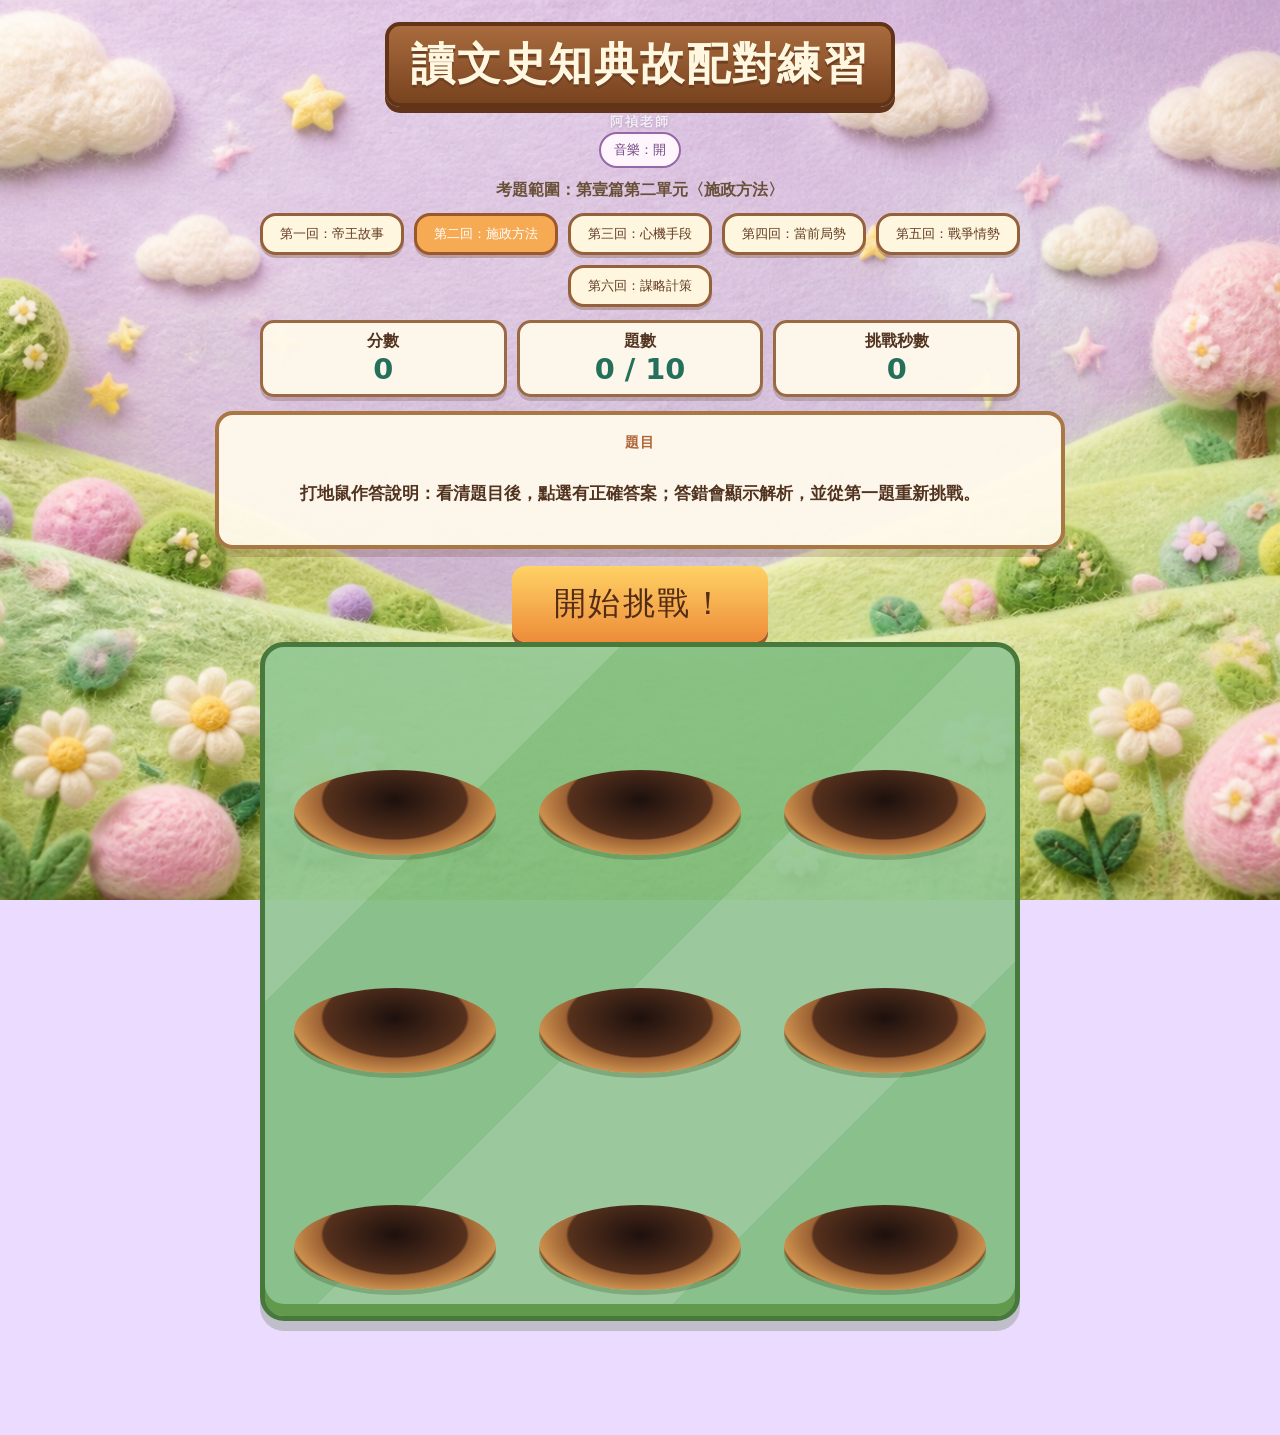
==== 打地鼠/index.html @ bfff4f19 "Add sixth strategy challenge" ====
<!doctype html>
<html lang="zh-Hant">
<head>
  <meta charset="utf-8"><meta name="viewport" content="width=device-width,initial-scale=1">
  <title>讀文史知典故配對練習</title>
  <style>
    :root{--ink:#51331f;--paper:#fff7db;--green:#75ae57;--red:#df5a4e}*{box-sizing:border-box}body{margin:0;min-height:100vh;color:var(--ink);font-family:"Microsoft JhengHei",system-ui,sans-serif;background:radial-gradient(circle at 13% 12%,#fff6d9 0 7%,transparent 7.2%),radial-gradient(circle at 90% 18%,#e9b15a 0 5%,transparent 5.2%),linear-gradient(#f9dda2,#d6eab4 53%,#a9d17e)}main{width:min(100%,940px);min-height:100vh;margin:auto;padding:22px 16px 32px}h1{width:fit-content;margin:0 auto 18px;font-size:clamp(1.65rem,5vw,2.75rem);letter-spacing:.04em;color:#fff7df;text-shadow:0 3px #704022;background:linear-gradient(#a96b3e,#78431f);border:4px solid #613418;border-radius:15px;padding:9px 22px;box-shadow:0 6px 0 #623419}.how{margin:0 auto 12px;max-width:760px;text-align:center;font-weight:800;color:#695039}.hud{display:grid;grid-template-columns:repeat(3,1fr);gap:10px;max-width:760px;margin:0 auto 14px}.stat{background:#fff5d2;border:3px solid #9a6a42;border-radius:14px;padding:8px;text-align:center;box-shadow:0 4px 0 rgba(85,49,27,.22);font-weight:900}.stat b{display:block;color:#24705a;font-size:clamp(1.35rem,4vw,1.8rem)}#timer.low{color:var(--red);animation:pulse .55s infinite alternate}.question-card{max-width:850px;margin:0 auto 16px;padding:18px 22px;background:rgba(255,250,225,.93);border:4px solid #a97743;border-radius:18px;box-shadow:0 8px 0 rgba(91,53,27,.2);text-align:center}.question-label{color:#af6536;font-weight:900;font-size:.9rem;letter-spacing:.08em}#question{margin:7px 0 0;min-height:3em;display:grid;place-items:center;font-size:clamp(1.05rem,3.2vw,1.42rem);font-weight:900;line-height:1.55}.board{width:min(100%,760px);margin:auto;padding:18px;display:grid;grid-template-columns:repeat(3,1fr);gap:clamp(10px,2.4vw,20px);border:5px solid #49783c;border-radius:24px;background:linear-gradient(135deg,rgba(255,255,255,.15) 25%,transparent 25% 50%,rgba(255,255,255,.15) 50% 75%,transparent 75%),#87bd61;box-shadow:inset 0 -12px #61994d,0 10px 0 rgba(65,104,45,.25)}.hole{position:relative;aspect-ratio:1/.88;padding:0;border:0;background:transparent;cursor:pointer;touch-action:manipulation}.hole:focus-visible{outline:4px solid #ffe064;outline-offset:5px;border-radius:50%}.hole::after{content:"";position:absolute;left:5%;right:5%;bottom:4%;height:43%;z-index:3;border-radius:50%;background:radial-gradient(ellipse at 50% 35%,#1d100d,#56311d 50%,#9b6133 52%,#cd914e 72%,#795029 74%);box-shadow:0 5px 0 rgba(55,83,37,.28)}.mole-wrap{position:absolute;inset:0 8% 8%;z-index:2;transform:translateY(78%);opacity:0;transition:transform .25s cubic-bezier(.2,1.45,.25,1),opacity .18s}.hole.up .mole-wrap{transform:translateY(2%);opacity:1}.mole-wrap img{display:block;width:100%;height:100%;object-fit:contain;filter:drop-shadow(0 3px 1px rgba(60,30,14,.24))}.answer{position:absolute;z-index:5;left:50%;top:3%;width:126%;transform:translateX(-50%);padding:5px 7px;border:2px solid #70441f;border-radius:10px;background:#fff9e7;color:#593420;font-size:clamp(.7rem,2vw,1rem);line-height:1.25;font-weight:900;box-shadow:0 3px 0 #a8733e;pointer-events:none}.hole.hit .mole-wrap{animation:bonk .35s ease}.hole.wrong{animation:shake .32s ease}.feedback{height:35px;margin:13px 0 0;text-align:center;font-weight:900;font-size:clamp(1rem,3vw,1.3rem);color:#805132}.feedback.good{color:#24844c}.feedback.bad{color:#c6453f}.start{display:block;margin:17px auto 0;padding:12px 28px;border:0;border-radius:14px;background:linear-gradient(#ffd265,#ed8c39);box-shadow:0 5px 0 #ab552b;color:#542b17;font:900 1.12rem inherit;cursor:pointer}.start:active{transform:translateY(4px);box-shadow:0 1px 0 #ab552b}.overlay{position:fixed;inset:0;display:none;place-items:center;padding:20px;background:rgba(46,76,43,.43);backdrop-filter:blur(4px)}.overlay.show{display:grid}.result{width:min(92vw,440px);padding:28px;text-align:center;border:5px solid #7d4a25;border-radius:24px;background:#fff4d4;box-shadow:0 12px 0 #65401f}.result h2{margin:0;font-size:2rem}.result p{font-size:1.2rem;font-weight:900;line-height:1.7}@keyframes bonk{50%{transform:translateY(18%) scale(.92) rotate(8deg)}}@keyframes shake{25%,75%{transform:translateX(-7px)}50%{transform:translateX(7px)}}@keyframes pulse{to{transform:scale(1.12)}}@media(max-width:520px){main{padding:14px 9px 24px}.board{padding:14px 10px;gap:13px}.question-card{padding:14px 13px}.answer{width:137%;font-size:.7rem}.hud{gap:7px}.stat{padding:7px 3px}}
    .time-options{display:flex;justify-content:center;align-items:center;gap:8px;flex-wrap:wrap;margin:0 auto 14px;font-weight:900}.time-options span{color:#6c492d}.time-choice{border:2px solid #945c32;border-radius:999px;padding:7px 13px;background:#fff4d4;color:#603b22;font:900 .95rem inherit;cursor:pointer}.time-choice.active{background:#f2a548;color:#fff;border-color:#8f4d24;box-shadow:0 3px 0 #8f4d24;transform:translateY(-2px)}.result .explanation{font-size:1rem;text-align:left;background:#fffdf1;border:2px dashed #c58a4a;border-radius:12px;padding:12px;line-height:1.65}.overlay{z-index:50}.round-options{display:flex;justify-content:center;gap:10px;margin:0 auto 13px;flex-wrap:wrap}.round-button{border:3px solid #95613a;border-radius:16px;padding:9px 17px;background:#fff6df;color:#633b22;font:900 1rem inherit;cursor:pointer;box-shadow:0 3px 0 rgba(102,60,29,.3)}.round-button.active{background:#f6aa54;color:#fff;border-color:#9c582d}
    /* 新角色畫布較高，放大並上移以使小車完整探出洞口。 */
    .mole-wrap img{transform:translateY(-10%) scale(1.32)}
    .instruction{font-size:clamp(.85rem,2.5vw,1.05rem);font-weight:700}
    .teacher-signature{margin:-12px auto 9px;text-align:center;color:rgba(255,255,255,.78);font-size:.82rem;font-weight:700;letter-spacing:.16em;text-shadow:0 1px 3px rgba(86,52,112,.28)}
    body{background:#eadbff url("assets/pastel-felt-meadow.png") center/cover fixed no-repeat}
    .board{background-color:rgba(127,190,128,.9)}.question-card,.stat{background:rgba(255,250,236,.94)}.music-button{display:block;margin:-8px auto 12px;padding:7px 13px;border:2px solid #9767a9;border-radius:999px;background:#fff6fd;color:#714884;font:800 .9rem inherit;cursor:pointer}
    /* 出題後的角色與答案卡固定顯示在洞口前方，避免被洞口前緣遮住。 */
    .hole.up{outline:3px solid rgba(255,238,166,.85);outline-offset:2px;border-radius:50%}
    .hole.up .mole-wrap{z-index:6!important;overflow:visible}
    .hole.up .answer{display:block!important;visibility:visible!important;opacity:1!important}
  </style>
</head>
<body><main>
  <h1>讀文史知典故配對練習</h1><div class="teacher-signature">阿禎老師</div><button id="musicButton" class="music-button" type="button">音樂：開</button><p class="how" id="scopeText">考題範圍：第壹篇第二單元〈施政方法〉</p><section class="round-options" aria-label="選擇挑戰回次"><button class="round-button" type="button" data-round="1">第一回：帝王故事</button><button class="round-button active" type="button" data-round="2">第二回：施政方法</button><button class="round-button" type="button" data-round="3">第三回：心機手段</button><button class="round-button" type="button" data-round="4">第四回：當前局勢</button><button class="round-button" type="button" data-round="5">第五回：戰爭情勢</button><button class="round-button" type="button" data-round="6">第六回：謀略計策</button></section>
  <section class="hud" aria-label="遊戲狀態"><div class="stat">分數<b id="score">0</b></div><div class="stat">題數<b id="progress">0 / 10</b></div><div class="stat"><span id="timeLabel">挑戰秒數</span><b id="timer">0</b></div></section>
  <section class="question-card"><div class="question-label">題目</div><div id="question"><span class="instruction">打地鼠作答說明：看清題目後，點選有正確答案；答錯會顯示解析，並從第一題重新挑戰。</span></div></section>
  <button id="start" class="start" type="button" onclick="begin()" style="font-size:clamp(1.45rem,5vw,2rem);padding:16px 42px;letter-spacing:.08em">開始挑戰！</button>
  <section class="board" id="board" aria-label="答案天竺鼠小車九宮格"></section><div id="feedback" class="feedback" aria-live="polite"></div>
</main><div class="overlay" id="overlay" role="dialog" aria-modal="true"><div class="result"><h2 id="resultTitle">複習完成！</h2><p id="resultText"></p><button id="restart" class="start" type="button">再玩一次</button></div></div>
<script>
const questions=[["丹麥王子為父報仇，最終卻走向毀滅的悲劇故事。","哈姆雷特","羅密歐與茱麗葉","奧賽羅","李爾王"],["比喻公而忘私，勤於職守。","三過家門而不入","鞠躬盡瘁","廢寢忘食","克己奉公"],["指覬覦王位，謀取政權；或指謀取最高榮譽、地位。","問鼎","逐鹿中原","稱王稱霸","奪權篡位"],["比喻不了解民間疾苦，脫離現實。","何不食肉糜","紙上談兵","閉門造車","畫餅充飢"],["比喻君位。","九五之尊","南面稱孤","萬歲千秋","孤家寡人"],["比喻婦人專權。","牝雞司晨","垂簾聽政","紅顏禍水","牝雞無晨"],["周幽王為博紅顏一笑，（ ），開了玩笑，導致喪命，為後人所恥笑。","烽火戲諸侯","隻手遮天","一字千金","玩火自焚"],["班上兩個同學吵架，其他人不敢勸架，都躲在一旁（ ），還偷偷打賭誰會先哭。","作壁上觀","袖手旁觀","隔岸觀火","順水推舟"],["小明在電玩遊戲中打敗魔王，獲得傳說中的金色盔甲，感覺像是（ ）一樣，成為遊戲世界的強者。","黃袍加身","錦衣玉食","金蟬脫殼","威風凜凜"],["這位董事長雖然名義上掌權，實際上被副總控制，簡直是現代版的（ ）。","挾天子以令諸侯","傀儡政權","太上皇","寄人籬下"]].map(([question,answer,...options])=>({question,answer,options:[answer,...options]}));
const explanations=["《哈姆雷特》是莎士比亞的悲劇，主角哈姆雷特為替父親報仇，最後走向毀滅。","大禹治水時曾三次經過家門卻沒有進去，形容為公事忘私、盡忠職守。","「鼎」原是國家權力的象徵；「問鼎」後來比喻企圖奪取政權或最高地位。","晉惠帝聽聞百姓挨餓，竟問「何不食肉糜」，顯示他不了解民間疾苦。","《易經》中「九五」是君主所在的尊位，因此「九五之尊」比喻君位。","母雞在早晨啼叫是反常現象，古人用「牝雞司晨」比喻婦人專權。","周幽王為取悅褒姒而點燃烽火，戲弄諸侯，後來真的有敵軍時無人救援。","「作壁上觀」指在一旁觀看而不參與，正符合旁人躲著看同學吵架的情境。","「黃袍加身」原指趙匡胤被擁立為帝，後來比喻登上顯要地位。","漢獻帝受曹操控制；曹操以皇帝名義號令諸侯，所以稱「挾天子以令諸侯」。"];
questions.forEach((item,i)=>item.explanation=explanations[i]);
const roundOne=questions.map(item=>({...item,options:[...item.options]}));
let idiomPool=questions.map(item=>item.answer);
questions.splice(0,questions.length,
  {question:"意為煩苛酷虐的政令比老虎還凶猛可怕。",answer:"苛政猛於虎",explanation:"語出《禮記》。孔子說苛刻殘酷的政令，比老虎還要可怕。"},
  {question:"比喻事情的好壞或成敗都由同一人造成的。",answer:"成也蕭何，敗也蕭何",explanation:"韓信由蕭何推薦而受重用，也因蕭何設計而被殺，所以說成敗都由蕭何造成。"},
  {question:"比喻後人依循前人所訂的規章辦事。",answer:"蕭規曹隨",explanation:"蕭何制定制度後，曹參繼任丞相，仍照著原有規章辦理，因此比喻承襲前人的制度。"},
  {question:"比喻在上者可為非作歹，在下者卻受到種種的限制。",answer:"只許州官放火，不許百姓點燈",explanation:"州官可以放火，百姓卻連點燈都不准，用來諷刺權勢者與一般人的不平等。"},
  {question:"比喻在上位者以德化民。",answer:"風行草偃",explanation:"風一吹，草就會倒下；比喻在上位者施行德政，百姓自然受到感化。"},
  {question:"活動開始前，主辦單位和參賽者（　　），必須遵守時間、保持秩序，還有不能作弊。",answer:"約法三章",explanation:"原指劉邦與百姓約定三條法律；現在指事先約定幾項大家都要遵守的規則。"},
  {question:"老師（　　）要我們按時完成作業，但還是有同學拖到期限過了還沒寫。",answer:"三令五申",explanation:"「三令五申」指再三命令、反覆告誡，符合老師多次提醒學生的情況。"},
  {question:"社會工作者在災區，為了安置災民、協助重建生活，即使（　　），也在所不辭。",answer:"摩頂放踵",explanation:"從頭頂到腳跟都受到磨損，形容不辭勞苦、奉獻自己。"},
  {question:"暴君（　　），對百姓的生命毫不介意，濫殺無辜。",answer:"草菅人命",explanation:"把人的性命看得像野草一樣不值錢，形容任意殘害人命。"},
  {question:"城市的治安良好，（　　），市民們都相當自律。",answer:"路不拾遺",explanation:"路上有別人遺失的東西，也沒有人撿走，形容社會風氣良好。"}
);
idiomPool=questions.map(item=>item.answer);
const roundTwo=questions.map(item=>({...item}));
const roundThree=[
  {question:"本指在酒宴上解除將領的兵權。泛指輕而易舉地解除將領的兵權。",answer:"杯酒釋兵權",explanation:"宋太祖趙匡胤以酒宴勸說將領交出兵權；後來比喻輕易地解除將領兵權。"},
  {question:"比喻處理小事，毋需大才。",answer:"割雞焉用牛刀",explanation:"殺雞何必使用宰牛的大刀？比喻處理小事不需要動用大才或大力量。"},
  {question:"比喻求官或求名利的便捷途徑。",answer:"終南捷徑",explanation:"有人隱居終南山以博取名聲、求得官位；後來指追求名利的方便途徑。"},
  {question:"比喻為難、牽制。",answer:"掣肘",explanation:"拉住手肘會使人行動不便，因此「掣肘」比喻受到牽制或阻礙。"},
  {question:"不深入險境，就不能達到目標。",answer:"不入虎穴，焉得虎子",explanation:"不進入老虎的洞穴，怎能得到小老虎？比喻不冒險就無法取得成果。"},
  {question:"比喻以空想來安慰自己。",answer:"望梅止渴",explanation:"曹操用前方有梅林的說法，讓口渴的士兵想到酸梅而暫時止渴；比喻用空想安慰自己。"},
  {question:"當初遲到要請客的規定是你堅持定的，今天你無故遲到，那就（　　）吧！",answer:"請君入甕",explanation:"武則天命人用來對付周興的方法反過來對付周興；比喻用對方的方法來對付對方。"},
  {question:"公司的銷售高手有著（　　），業績總是名列全國前三。",answer:"三寸之舌",explanation:"舌頭只有三寸，卻能說服人；比喻能言善辯的口才。"},
  {question:"經理每天上班有一半的時間都在看股票，簡直（　　），讓人氣憤。",answer:"尸位素餐",explanation:"占著職位卻不做事，只白白領取俸祿；比喻占著職位不盡責任。"},
  {question:"財團壟斷市場，操控物價，企圖（　　），這種行徑毫無公平可言。",answer:"一手遮天",explanation:"一隻手想把天空遮住；比喻仗著權勢，玩弄手段，掩蓋真相或胡作非為。"}
];
const roundFour=[
  {question:"比喻懷念故國或感時傷國的悲憤心情。",answer:"新亭對泣",explanation:"晉朝士人在新亭相對哭泣，感傷國土淪陷；後來比喻懷念故國或憂國傷時。"},
  {question:"比喻任職不能長久者。",answer:"五日京兆",explanation:"京兆尹張敞任期將滿五日，仍整飭屬下；後來比喻任職時間短暫，不能久任。"},
  {question:"比喻陰謀敗露，將被懲治。",answer:"東窗事發",explanation:"傳說秦檜與妻子在東窗下密謀害岳飛，後來陰謀敗露；比喻壞事或陰謀被揭發。"},
  {question:"比喻為不存在的事情枉自驚恐。",answer:"杯弓蛇影",explanation:"有人把杯中弓的倒影誤認為蛇而生病；比喻因疑神疑鬼而自我驚嚇。"},
  {question:"比喻緊張、恐懼，疑神疑鬼。",answer:"草木皆兵",explanation:"苻堅在淝水之戰前，將山上的草木都看成敵兵；形容人極度緊張恐懼。"},
  {question:"比喻所處環境艱難困頓，危急無援。",answer:"四面楚歌",explanation:"項羽被漢軍包圍，夜裡聽到四面傳來楚歌；比喻陷入孤立無援的困境。"},
  {question:"在電玩遊戲裡我的血量快見底了，簡直是（　　），隨時可能被秒殺。",answer:"窮途末路",explanation:"走到窮盡的道路與末端，沒有出路；比喻陷入絕境。"},
  {question:"辯論比賽上，兩所學校實力（　　），誰也不讓誰，一時之間難分勝負。",answer:"旗鼓相當",explanation:"兩軍旗幟與戰鼓聲勢相同；比喻雙方實力不相上下。"},
  {question:"小偷被當場抓住，嚇得（　　），不敢辯解一句。",answer:"噤若寒蟬",explanation:"像深秋的寒蟬一樣不出聲；形容因害怕而不敢說話。"},
  {question:"幸好有醫生的妙手回春，病人（　　），恢復健康。",answer:"化險為夷",explanation:"把危險轉變為平安；比喻轉危為安。"}
];
const roundFive=[
  {question:"比喻英勇作戰，效命沙場，以戰死為榮。",answer:"馬革裹屍",explanation:"東漢馬援說，大丈夫應當戰死沙場，用馬皮包裹屍體下葬；比喻英勇作戰，為國捐軀。"},
  {question:"比喻做事果決、義無反顧，自斷後路。",answer:"破釜沉舟",explanation:"項羽渡河後打破鍋子、鑿沉船隻，表示不留退路；比喻下定決心，義無反顧。"},
  {question:"比喻軍隊人數眾多，兵力強大。",answer:"投鞭斷流",explanation:"傳說前秦苻堅說把士兵的馬鞭投入江中，就能使江水斷流；形容兵力極為強大。"},
  {question:"比喻虛張聲勢，阻嚇敵人。",answer:"空城計",explanation:"諸葛亮大開城門、在城樓彈琴，使敵軍猜疑而退兵；比喻故意示弱或虛張聲勢來迷惑對方。"},
  {question:"比喻抱著必死的決心，奮戰取勝。",answer:"背水一戰",explanation:"韓信背靠河水列陣，讓士兵無路可退而奮勇作戰；比喻抱著必死決心，全力奮戰。"},
  {question:"他帶領的軍隊在敵人猛烈的攻勢下不幸（　　）。",answer:"敗北",explanation:"敗北原指戰敗而逃往北方，後來泛指比賽或競爭中失敗。"},
  {question:"比賽一開始，我方就（　　），連續得分，奠定了勝局。",answer:"勢如破竹",explanation:"劈竹子時，前面幾節劈開後，後面就順勢裂開；比喻進展順利，毫無阻礙。"},
  {question:"辯論賽中，他抓住對手的漏洞，（　　），一針見血地指出其錯誤。",answer:"直搗黃龍",explanation:"黃龍是敵軍的重要據點；直搗黃龍比喻直接攻擊對方的要害。"},
  {question:"趁著休假，他（　　）把屋子裡裡外外徹底打掃了一番。",answer:"一鼓作氣",explanation:"擂第一通鼓時士氣最旺；比喻趁著旺盛的勁頭，一口氣把事情完成。"},
  {question:"他知道對方實力強大，於是選擇（　　），保全自己。",answer:"退避三舍",explanation:"春秋時晉文公信守承諾，將軍隊後退三舍；後來比喻主動退讓，不與人爭。"}
];
const roundSix=[
  {question:"指在表面事物之下隱蔽了另外的意圖。",answer:"項莊舞劍",explanation:"鴻門宴上項莊舞劍，真正目的在刺殺劉邦；比喻表面有一個行動，暗中另有目的。"},
  {question:"指不懷好意、居心不良的宴會。",answer:"鴻門宴",explanation:"項羽設宴邀請劉邦，暗藏殺機；後來用來比喻不懷好意、居心不良的邀約或宴會。"},
  {question:"指善用策略，使對方服氣。",answer:"七擒七縱",explanation:"諸葛亮七次擒獲、又七次釋放孟獲，終使孟獲真心歸服；比喻運用策略使人心服。"},
  {question:"比喻出其不意、從旁突擊的戰略。",answer:"暗度陳倉",explanation:"劉邦表面修築棧道，暗中卻從陳倉進軍；比喻暗中採取行動，出其不意地取勝。"},
  {question:"比喻辦一件事，一切都準備好了，就缺最後的關鍵條件。",answer:"萬事俱備，只欠東風",explanation:"赤壁之戰中，周瑜準備妥當，只等東風助燃火攻；比喻一切準備完成，只差最後一項重要條件。"},
  {question:"比喻潛入敵國做破壞工作的人或物。",answer:"特洛伊木馬",explanation:"希臘軍把士兵藏在木馬中，特洛伊人把木馬帶進城，導致城破；比喻暗中潛入並從內部破壞的人或事物。"},
  {question:"會議上，他滔滔不絕地講述計畫，卻被批評為（　　），缺乏可行性。",answer:"紙上談兵",explanation:"趙括只會依照兵書談論作戰，卻沒有實戰能力；比喻只會空談理論，不能解決實際問題。"},
  {question:"總經理（　　），制定了巧妙的商業策略，帶領公司走向新的高峰。",answer:"運籌帷幄",explanation:"在軍帳中擬定作戰策略；比喻在幕後策劃、指揮全局。"},
  {question:"他懂得（　　）的道理，除本業外，還發展了副業，增加收入來源。",answer:"狡兔三窟",explanation:"狡猾的兔子有三個洞穴以避禍；比喻人有多處安身或避禍的地方，也指多方準備退路。"},
  {question:"敵人長途跋涉，體力必然耗盡，而我軍（　　），勝券在望。",answer:"以逸待勞",explanation:"以安逸的軍隊等待疲勞的敵軍；比喻養精蓄銳，等待對方疲憊時再行動。"}
];
const rounds={1:{name:"第壹篇第一單元〈帝王故事〉",questions:roundOne},2:{name:"第壹篇第二單元〈施政方法〉",questions:roundTwo},3:{name:"第壹篇第三單元〈心機手段〉",questions:roundThree},4:{name:"第壹篇第四單元〈當前局勢〉",questions:roundFour},5:{name:"第壹篇第五單元〈戰爭情勢〉",questions:roundFive},6:{name:"第壹篇第六單元〈謀略計策〉",questions:roundSix}};
const $=s=>document.querySelector(s),board=$("#board"),scoreEl=$("#score"),progressEl=$("#progress"),timerEl=$("#timer"),timeLabel=$("#timeLabel"),questionEl=$("#question"),feedback=$("#feedback"),start=$("#start"),overlay=$("#overlay"),resultText=$("#resultText"),resultTitle=$("#resultTitle"),musicButton=$("#musicButton"),scopeText=$("#scopeText"),roundButtons=[...document.querySelectorAll(".round-button")];let deck=[],index=0,score=0,time=0,timer,playing=false,locked=false,holes=[],audioContext=null,musicTimer=null,musicStep=0,musicEnabled=true,selectedRound=2;const shuffle=a=>{const result=[...a];for(let i=result.length-1;i>0;i-=1){const j=Math.floor(Math.random()*(i+1));[result[i],result[j]]=[result[j],result[i]]}return result};const avoidPairing={四面楚歌:["窮途末路"],窮途末路:["四面楚歌"]};
for(let i=0;i<9;i++){const h=document.createElement("button");h.className="hole";h.type="button";h.innerHTML='<span class="mole-wrap"><span class="answer"></span><img src="assets/guinea-pig-car-v2.png" alt="可愛的天竺鼠小車"></span>';h.addEventListener("click",()=>choose(h));board.append(h);holes.push(h)}
function begin(){startMusic();const selected=rounds[selectedRound];deck=shuffle(selected.questions);idiomPool=selected.questions.map(item=>item.answer);index=0;score=0;time=0;playing=true;locked=false;timeLabel.textContent="挑戰秒數";overlay.classList.remove("show");start.hidden=true;feedback.textContent="";update();showQuestion();clearInterval(timer);timer=setInterval(()=>{time++;update()},1000)}
function showQuestion(){if(index>=deck.length)return finish();locked=false;const q=deck[index];questionEl.textContent=q.question;const chosen=shuffle(holes).slice(0,4);const blocked=avoidPairing[q.answer]||[];const choices=shuffle([q.answer,...shuffle(idiomPool.filter(idiom=>idiom!==q.answer&&!blocked.includes(idiom))).slice(0,3)]);holes.forEach(h=>{h.classList.remove("up","hit","wrong");h.dataset.answer="";h.querySelector(".answer").textContent="";h.setAttribute("aria-label","空地洞")});choices.forEach((option,i)=>{const h=chosen[i];h.dataset.answer=option;h.querySelector(".answer").textContent=option;h.setAttribute("aria-label",`答案：${option}`);setTimeout(()=>h.classList.add("up"),70+i*90)});progressEl.textContent=`${index+1} / ${deck.length}`}
function choose(h){if(!playing||locked||!h.dataset.answer)return;locked=true;const q=deck[index],correct=h.dataset.answer===q.answer;if(correct){score+=10;feedback.textContent="答對了！+10 分，下一題！";feedback.className="feedback good";h.classList.add("hit");update();setTimeout(()=>{index++;feedback.textContent="";showQuestion()},850)}else{h.classList.add("wrong");mistake(q)}}
function update(){scoreEl.textContent=score;timerEl.textContent=time;timerEl.classList.toggle("low",time<=10)}
function mistake(q){playing=false;stopMusic();clearInterval(timer);holes.forEach(h=>h.classList.remove("up"));resultTitle.textContent="這題要再想想！";resultText.innerHTML=`正確答案：<strong>${q.answer}</strong><br><span class="explanation">解析：${q.explanation}</span><br>本次挑戰需全部答對，請從第一題重新開始！`;$("#restart").textContent="看完解析，重新挑戰";overlay.classList.add("show");start.hidden=false}
function finish(title="恭喜全對！"){if(!playing)return;playing=false;stopMusic();clearInterval(timer);holes.forEach(h=>h.classList.remove("up"));const elapsed=time;if(title==="恭喜全對！"){timeLabel.textContent="完成秒數";timerEl.textContent=elapsed}resultTitle.textContent=title;resultText.innerHTML=`太棒了！10 題全對。<br>完成總秒數：<strong>${elapsed} 秒</strong><br>你已完成本單元的挑戰！`;$("#restart").textContent="重新挑戰";overlay.classList.add("show");start.hidden=false;start.textContent="重新開始"}
function playMusicNote(frequency,volume=.05,duration=.2,type="triangle"){if(!audioContext)return;const now=audioContext.currentTime,oscillator=audioContext.createOscillator(),gain=audioContext.createGain();oscillator.type=type;oscillator.frequency.setValueAtTime(frequency,now);gain.gain.setValueAtTime(.0001,now);gain.gain.exponentialRampToValueAtTime(volume,now+.014);gain.gain.exponentialRampToValueAtTime(.0001,now+duration);oscillator.connect(gain);gain.connect(audioContext.destination);oscillator.start(now);oscillator.stop(now+duration+.03)}
function startMusic(){if(!musicEnabled||musicTimer)return;if(!audioContext)audioContext=new(window.AudioContext||window.webkitAudioContext)();if(audioContext.state==="suspended")audioContext.resume();const melody=[659.25,783.99,880,783.99,659.25,587.33,659.25,783.99,880,1046.5,987.77,880,783.99,659.25,587.33,523.25];const tick=()=>{const step=musicStep%melody.length;playMusicNote(melody[step],.052,.16,"triangle");if(step%4===0)playMusicNote(261.63,.026,.1,"sine");if(step%4===2)playMusicNote(329.63,.022,.08,"sine");if(step%8===7)playMusicNote(1318.51,.025,.09,"square");musicStep+=1};tick();musicTimer=setInterval(tick,245)}
function stopMusic(){if(musicTimer){clearInterval(musicTimer);musicTimer=null}}
musicButton.onclick=()=>{musicEnabled=!musicEnabled;musicButton.textContent=musicEnabled?"音樂：開":"音樂：關";if(musicEnabled)startMusic();else stopMusic()};
roundButtons.forEach(button=>button.onclick=()=>{if(playing)return;selectedRound=Number(button.dataset.round);roundButtons.forEach(item=>item.classList.toggle("active",item===button));scopeText.textContent=`考題範圍：${rounds[selectedRound].name}`;questionEl.innerHTML='<span class="instruction">打地鼠作答說明：看清題目後，點選有正確答案；答錯會顯示解析，並從第一題重新挑戰。</span>'});
window.begin=begin;start.onclick=begin;$("#restart").onclick=begin;
</script></body></html>
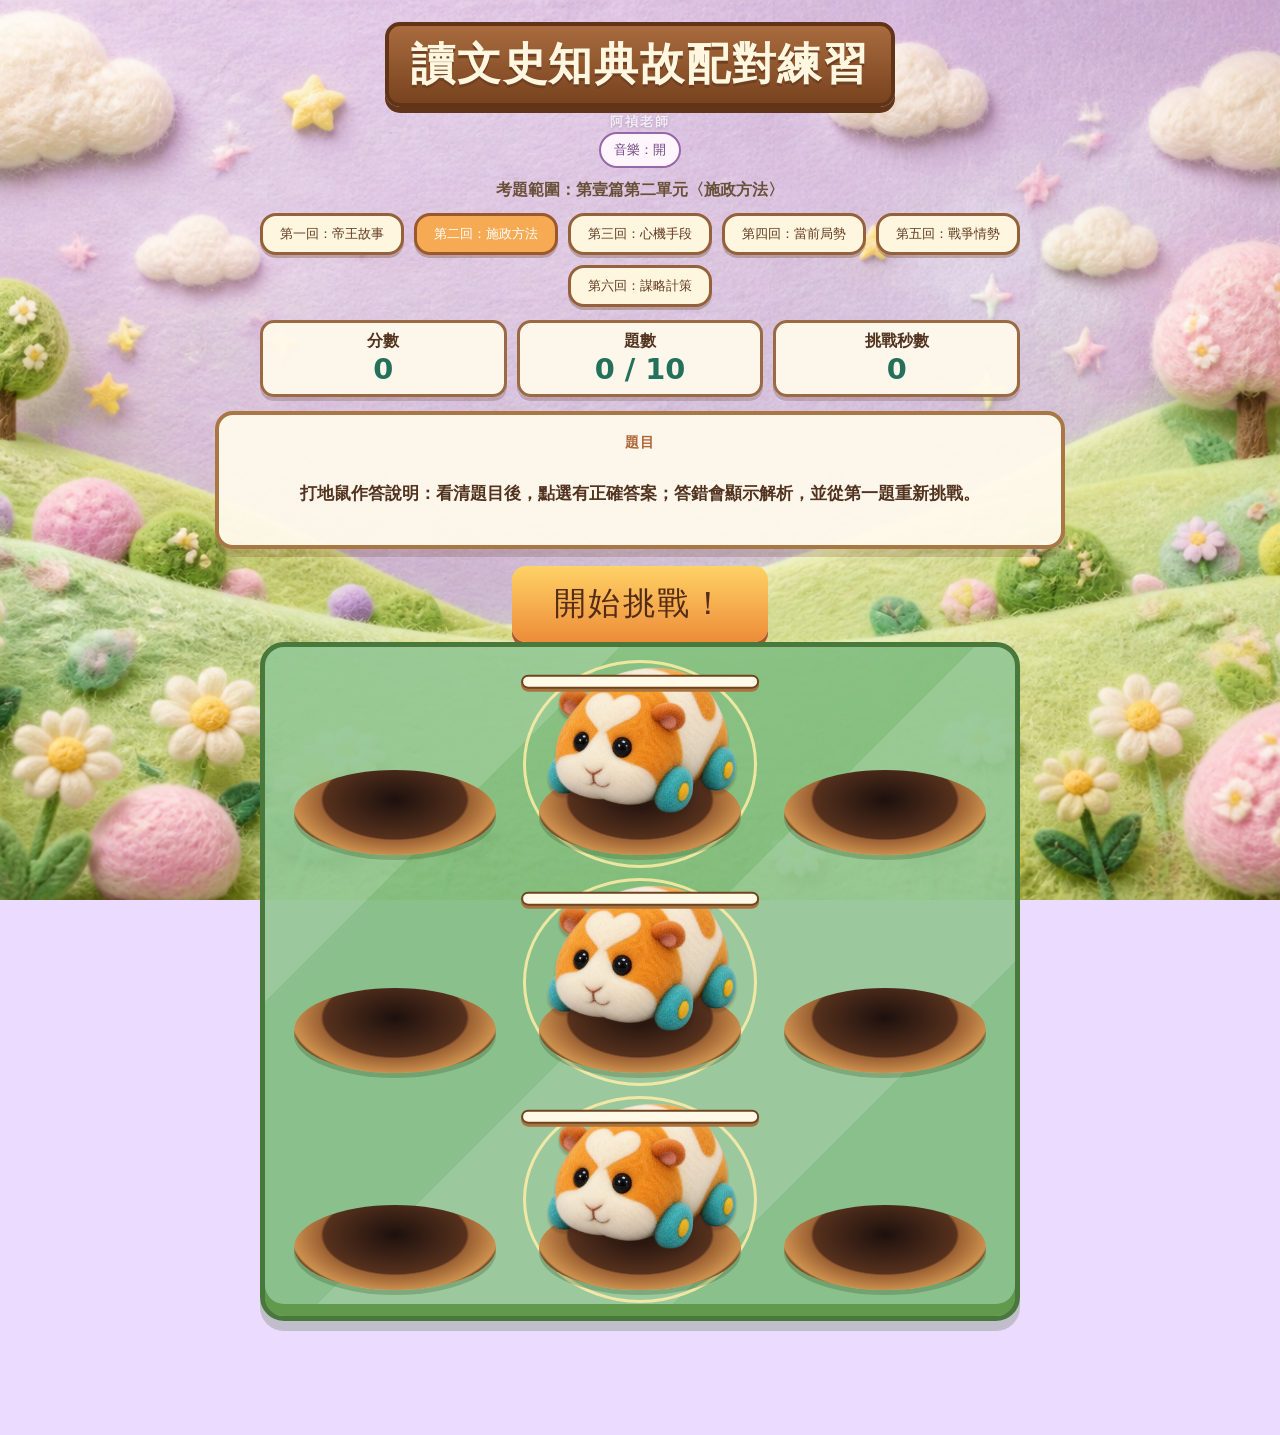
==== commit 5c2a78a0: "Show guinea pig car previews before game starts" ====
--- a/打地鼠/index.html
+++ b/打地鼠/index.html
@@ -93,10 +93,12 @@
   {question:"他懂得（　　）的道理，除本業外，還發展了副業，增加收入來源。",answer:"狡兔三窟",explanation:"狡猾的兔子有三個洞穴以避禍；比喻人有多處安身或避禍的地方，也指多方準備退路。"},
   {question:"敵人長途跋涉，體力必然耗盡，而我軍（　　），勝券在望。",answer:"以逸待勞",explanation:"以安逸的軍隊等待疲勞的敵軍；比喻養精蓄銳，等待對方疲憊時再行動。"}
 ];
-const rounds={1:{name:"第壹篇第一單元〈帝王故事〉",questions:roundOne},2:{name:"第壹篇第二單元〈施政方法〉",questions:roundTwo},3:{name:"第壹篇第三單元〈心機手段〉",questions:roundThree},4:{name:"第壹篇第四單元〈當前局勢〉",questions:roundFour},5:{name:"第壹篇第五單元〈戰爭情勢〉",questions:roundFive},6:{name:"第壹篇第六單元〈謀略計策〉",questions:roundSix}};
-const $=s=>document.querySelector(s),board=$("#board"),scoreEl=$("#score"),progressEl=$("#progress"),timerEl=$("#timer"),timeLabel=$("#timeLabel"),questionEl=$("#question"),feedback=$("#feedback"),start=$("#start"),overlay=$("#overlay"),resultText=$("#resultText"),resultTitle=$("#resultTitle"),musicButton=$("#musicButton"),scopeText=$("#scopeText"),roundButtons=[...document.querySelectorAll(".round-button")];let deck=[],index=0,score=0,time=0,timer,playing=false,locked=false,holes=[],audioContext=null,musicTimer=null,musicStep=0,musicEnabled=true,selectedRound=2;const shuffle=a=>{const result=[...a];for(let i=result.length-1;i>0;i-=1){const j=Math.floor(Math.random()*(i+1));[result[i],result[j]]=[result[j],result[i]]}return result};const avoidPairing={四面楚歌:["窮途末路"],窮途末路:["四面楚歌"]};
+const rounds={1:{name:"第壹篇第一單元〈帝王故事〉",questions:roundOne,car:"assets/guinea-pig-car.png"},2:{name:"第壹篇第二單元〈施政方法〉",questions:roundTwo,car:"assets/guinea-pig-car-v2.png"},3:{name:"第壹篇第三單元〈心機手段〉",questions:roundThree,car:"assets/guinea-pig-car-explorer.png"},4:{name:"第壹篇第四單元〈當前局勢〉",questions:roundFour,car:"assets/guinea-pig-car-flower.png"},5:{name:"第壹篇第五單元〈戰爭情勢〉",questions:roundFive,car:"assets/guinea-pig-car-ranger.png"},6:{name:"第壹篇第六單元〈謀略計策〉",questions:roundSix,car:"assets/guinea-pig-car-strategist.png"}};
+const $=s=>document.querySelector(s),board=$("#board"),scoreEl=$("#score"),progressEl=$("#progress"),timerEl=$("#timer"),timeLabel=$("#timeLabel"),questionEl=$("#question"),feedback=$("#feedback"),start=$("#start"),overlay=$("#overlay"),resultText=$("#resultText"),resultTitle=$("#resultTitle"),musicButton=$("#musicButton"),scopeText=$("#scopeText"),roundButtons=[...document.querySelectorAll(".round-button")];let deck=[],index=0,score=0,time=0,timer,playing=false,locked=false,holes=[],audioContext=null,musicTimer=null,musicStep=0,musicEnabled=true,selectedRound=2,carImage=rounds[2].car;const shuffle=a=>{const result=[...a];for(let i=result.length-1;i>0;i-=1){const j=Math.floor(Math.random()*(i+1));[result[i],result[j]]=[result[j],result[i]]}return result};const avoidPairing={四面楚歌:["窮途末路"],窮途末路:["四面楚歌"]};
 for(let i=0;i<9;i++){const h=document.createElement("button");h.className="hole";h.type="button";h.innerHTML='<span class="mole-wrap"><span class="answer"></span><img src="assets/guinea-pig-car-v2.png" alt="可愛的天竺鼠小車"></span>';h.addEventListener("click",()=>choose(h));board.append(h);holes.push(h)}
-function begin(){startMusic();const selected=rounds[selectedRound];deck=shuffle(selected.questions);idiomPool=selected.questions.map(item=>item.answer);index=0;score=0;time=0;playing=true;locked=false;timeLabel.textContent="挑戰秒數";overlay.classList.remove("show");start.hidden=true;feedback.textContent="";update();showQuestion();clearInterval(timer);timer=setInterval(()=>{time++;update()},1000)}
+function showPreview(){holes.forEach((h,i)=>{h.classList.remove("hit","wrong");h.classList.toggle("up",i===1||i===4||i===7);h.dataset.answer="";h.querySelector(".answer").textContent="";h.querySelector("img").src=carImage;h.setAttribute("aria-label","天竺鼠小車預覽")})}
+showPreview();
+function begin(){startMusic();const selected=rounds[selectedRound];carImage=selected.car;holes.forEach(h=>h.querySelector("img").src=carImage);deck=shuffle(selected.questions);idiomPool=selected.questions.map(item=>item.answer);index=0;score=0;time=0;playing=true;locked=false;timeLabel.textContent="挑戰秒數";overlay.classList.remove("show");start.hidden=true;feedback.textContent="";update();showQuestion();clearInterval(timer);timer=setInterval(()=>{time++;update()},1000)}
 function showQuestion(){if(index>=deck.length)return finish();locked=false;const q=deck[index];questionEl.textContent=q.question;const chosen=shuffle(holes).slice(0,4);const blocked=avoidPairing[q.answer]||[];const choices=shuffle([q.answer,...shuffle(idiomPool.filter(idiom=>idiom!==q.answer&&!blocked.includes(idiom))).slice(0,3)]);holes.forEach(h=>{h.classList.remove("up","hit","wrong");h.dataset.answer="";h.querySelector(".answer").textContent="";h.setAttribute("aria-label","空地洞")});choices.forEach((option,i)=>{const h=chosen[i];h.dataset.answer=option;h.querySelector(".answer").textContent=option;h.setAttribute("aria-label",`答案：${option}`);setTimeout(()=>h.classList.add("up"),70+i*90)});progressEl.textContent=`${index+1} / ${deck.length}`}
 function choose(h){if(!playing||locked||!h.dataset.answer)return;locked=true;const q=deck[index],correct=h.dataset.answer===q.answer;if(correct){score+=10;feedback.textContent="答對了！+10 分，下一題！";feedback.className="feedback good";h.classList.add("hit");update();setTimeout(()=>{index++;feedback.textContent="";showQuestion()},850)}else{h.classList.add("wrong");mistake(q)}}
 function update(){scoreEl.textContent=score;timerEl.textContent=time;timerEl.classList.toggle("low",time<=10)}
@@ -106,6 +108,6 @@
 function startMusic(){if(!musicEnabled||musicTimer)return;if(!audioContext)audioContext=new(window.AudioContext||window.webkitAudioContext)();if(audioContext.state==="suspended")audioContext.resume();const melody=[659.25,783.99,880,783.99,659.25,587.33,659.25,783.99,880,1046.5,987.77,880,783.99,659.25,587.33,523.25];const tick=()=>{const step=musicStep%melody.length;playMusicNote(melody[step],.052,.16,"triangle");if(step%4===0)playMusicNote(261.63,.026,.1,"sine");if(step%4===2)playMusicNote(329.63,.022,.08,"sine");if(step%8===7)playMusicNote(1318.51,.025,.09,"square");musicStep+=1};tick();musicTimer=setInterval(tick,245)}
 function stopMusic(){if(musicTimer){clearInterval(musicTimer);musicTimer=null}}
 musicButton.onclick=()=>{musicEnabled=!musicEnabled;musicButton.textContent=musicEnabled?"音樂：開":"音樂：關";if(musicEnabled)startMusic();else stopMusic()};
-roundButtons.forEach(button=>button.onclick=()=>{if(playing)return;selectedRound=Number(button.dataset.round);roundButtons.forEach(item=>item.classList.toggle("active",item===button));scopeText.textContent=`考題範圍：${rounds[selectedRound].name}`;questionEl.innerHTML='<span class="instruction">打地鼠作答說明：看清題目後，點選有正確答案；答錯會顯示解析，並從第一題重新挑戰。</span>'});
+roundButtons.forEach(button=>button.onclick=()=>{if(playing)return;selectedRound=Number(button.dataset.round);carImage=rounds[selectedRound].car;roundButtons.forEach(item=>item.classList.toggle("active",item===button));scopeText.textContent=`考題範圍：${rounds[selectedRound].name}`;questionEl.innerHTML='<span class="instruction">打地鼠作答說明：看清題目後，點選有正確答案；答錯會顯示解析，並從第一題重新挑戰。</span>';showPreview()});
 window.begin=begin;start.onclick=begin;$("#restart").onclick=begin;
 </script></body></html>
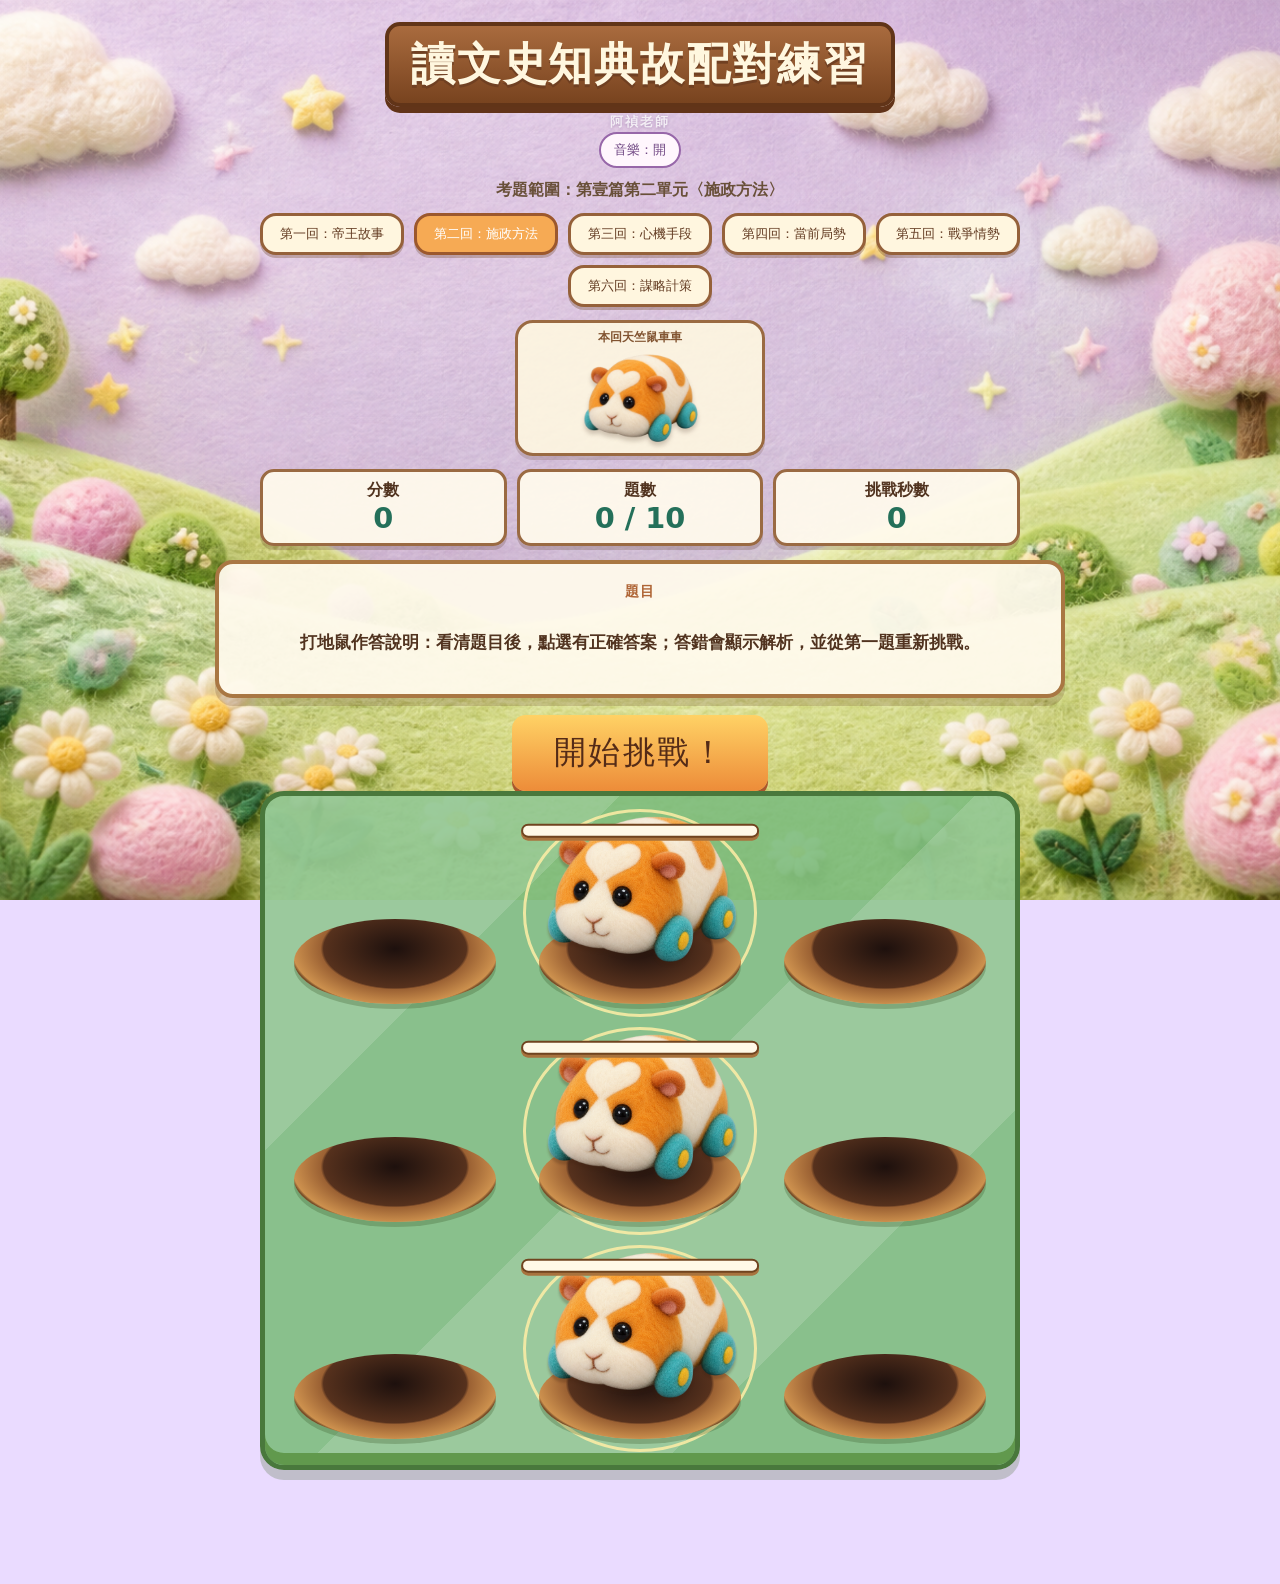
==== commit 6db69db2: "Add return to initial challenge screen" ====
--- a/打地鼠/index.html
+++ b/打地鼠/index.html
@@ -5,7 +5,7 @@
   <title>讀文史知典故配對練習</title>
   <style>
     :root{--ink:#51331f;--paper:#fff7db;--green:#75ae57;--red:#df5a4e}*{box-sizing:border-box}body{margin:0;min-height:100vh;color:var(--ink);font-family:"Microsoft JhengHei",system-ui,sans-serif;background:radial-gradient(circle at 13% 12%,#fff6d9 0 7%,transparent 7.2%),radial-gradient(circle at 90% 18%,#e9b15a 0 5%,transparent 5.2%),linear-gradient(#f9dda2,#d6eab4 53%,#a9d17e)}main{width:min(100%,940px);min-height:100vh;margin:auto;padding:22px 16px 32px}h1{width:fit-content;margin:0 auto 18px;font-size:clamp(1.65rem,5vw,2.75rem);letter-spacing:.04em;color:#fff7df;text-shadow:0 3px #704022;background:linear-gradient(#a96b3e,#78431f);border:4px solid #613418;border-radius:15px;padding:9px 22px;box-shadow:0 6px 0 #623419}.how{margin:0 auto 12px;max-width:760px;text-align:center;font-weight:800;color:#695039}.hud{display:grid;grid-template-columns:repeat(3,1fr);gap:10px;max-width:760px;margin:0 auto 14px}.stat{background:#fff5d2;border:3px solid #9a6a42;border-radius:14px;padding:8px;text-align:center;box-shadow:0 4px 0 rgba(85,49,27,.22);font-weight:900}.stat b{display:block;color:#24705a;font-size:clamp(1.35rem,4vw,1.8rem)}#timer.low{color:var(--red);animation:pulse .55s infinite alternate}.question-card{max-width:850px;margin:0 auto 16px;padding:18px 22px;background:rgba(255,250,225,.93);border:4px solid #a97743;border-radius:18px;box-shadow:0 8px 0 rgba(91,53,27,.2);text-align:center}.question-label{color:#af6536;font-weight:900;font-size:.9rem;letter-spacing:.08em}#question{margin:7px 0 0;min-height:3em;display:grid;place-items:center;font-size:clamp(1.05rem,3.2vw,1.42rem);font-weight:900;line-height:1.55}.board{width:min(100%,760px);margin:auto;padding:18px;display:grid;grid-template-columns:repeat(3,1fr);gap:clamp(10px,2.4vw,20px);border:5px solid #49783c;border-radius:24px;background:linear-gradient(135deg,rgba(255,255,255,.15) 25%,transparent 25% 50%,rgba(255,255,255,.15) 50% 75%,transparent 75%),#87bd61;box-shadow:inset 0 -12px #61994d,0 10px 0 rgba(65,104,45,.25)}.hole{position:relative;aspect-ratio:1/.88;padding:0;border:0;background:transparent;cursor:pointer;touch-action:manipulation}.hole:focus-visible{outline:4px solid #ffe064;outline-offset:5px;border-radius:50%}.hole::after{content:"";position:absolute;left:5%;right:5%;bottom:4%;height:43%;z-index:3;border-radius:50%;background:radial-gradient(ellipse at 50% 35%,#1d100d,#56311d 50%,#9b6133 52%,#cd914e 72%,#795029 74%);box-shadow:0 5px 0 rgba(55,83,37,.28)}.mole-wrap{position:absolute;inset:0 8% 8%;z-index:2;transform:translateY(78%);opacity:0;transition:transform .25s cubic-bezier(.2,1.45,.25,1),opacity .18s}.hole.up .mole-wrap{transform:translateY(2%);opacity:1}.mole-wrap img{display:block;width:100%;height:100%;object-fit:contain;filter:drop-shadow(0 3px 1px rgba(60,30,14,.24))}.answer{position:absolute;z-index:5;left:50%;top:3%;width:126%;transform:translateX(-50%);padding:5px 7px;border:2px solid #70441f;border-radius:10px;background:#fff9e7;color:#593420;font-size:clamp(.7rem,2vw,1rem);line-height:1.25;font-weight:900;box-shadow:0 3px 0 #a8733e;pointer-events:none}.hole.hit .mole-wrap{animation:bonk .35s ease}.hole.wrong{animation:shake .32s ease}.feedback{height:35px;margin:13px 0 0;text-align:center;font-weight:900;font-size:clamp(1rem,3vw,1.3rem);color:#805132}.feedback.good{color:#24844c}.feedback.bad{color:#c6453f}.start{display:block;margin:17px auto 0;padding:12px 28px;border:0;border-radius:14px;background:linear-gradient(#ffd265,#ed8c39);box-shadow:0 5px 0 #ab552b;color:#542b17;font:900 1.12rem inherit;cursor:pointer}.start:active{transform:translateY(4px);box-shadow:0 1px 0 #ab552b}.overlay{position:fixed;inset:0;display:none;place-items:center;padding:20px;background:rgba(46,76,43,.43);backdrop-filter:blur(4px)}.overlay.show{display:grid}.result{width:min(92vw,440px);padding:28px;text-align:center;border:5px solid #7d4a25;border-radius:24px;background:#fff4d4;box-shadow:0 12px 0 #65401f}.result h2{margin:0;font-size:2rem}.result p{font-size:1.2rem;font-weight:900;line-height:1.7}@keyframes bonk{50%{transform:translateY(18%) scale(.92) rotate(8deg)}}@keyframes shake{25%,75%{transform:translateX(-7px)}50%{transform:translateX(7px)}}@keyframes pulse{to{transform:scale(1.12)}}@media(max-width:520px){main{padding:14px 9px 24px}.board{padding:14px 10px;gap:13px}.question-card{padding:14px 13px}.answer{width:137%;font-size:.7rem}.hud{gap:7px}.stat{padding:7px 3px}}
-    .time-options{display:flex;justify-content:center;align-items:center;gap:8px;flex-wrap:wrap;margin:0 auto 14px;font-weight:900}.time-options span{color:#6c492d}.time-choice{border:2px solid #945c32;border-radius:999px;padding:7px 13px;background:#fff4d4;color:#603b22;font:900 .95rem inherit;cursor:pointer}.time-choice.active{background:#f2a548;color:#fff;border-color:#8f4d24;box-shadow:0 3px 0 #8f4d24;transform:translateY(-2px)}.result .explanation{font-size:1rem;text-align:left;background:#fffdf1;border:2px dashed #c58a4a;border-radius:12px;padding:12px;line-height:1.65}.overlay{z-index:50}.round-options{display:flex;justify-content:center;gap:10px;margin:0 auto 13px;flex-wrap:wrap}.round-button{border:3px solid #95613a;border-radius:16px;padding:9px 17px;background:#fff6df;color:#633b22;font:900 1rem inherit;cursor:pointer;box-shadow:0 3px 0 rgba(102,60,29,.3)}.round-button.active{background:#f6aa54;color:#fff;border-color:#9c582d}
+    .time-options{display:flex;justify-content:center;align-items:center;gap:8px;flex-wrap:wrap;margin:0 auto 14px;font-weight:900}.time-options span{color:#6c492d}.time-choice{border:2px solid #945c32;border-radius:999px;padding:7px 13px;background:#fff4d4;color:#603b22;font:900 .95rem inherit;cursor:pointer}.time-choice.active{background:#f2a548;color:#fff;border-color:#8f4d24;box-shadow:0 3px 0 #8f4d24;transform:translateY(-2px)}.result .explanation{font-size:1rem;text-align:left;background:#fffdf1;border:2px dashed #c58a4a;border-radius:12px;padding:12px;line-height:1.65}.overlay{z-index:50}.round-options{display:flex;justify-content:center;gap:10px;margin:0 auto 13px;flex-wrap:wrap}.round-button{border:3px solid #95613a;border-radius:16px;padding:9px 17px;background:#fff6df;color:#633b22;font:900 1rem inherit;cursor:pointer;box-shadow:0 3px 0 rgba(102,60,29,.3)}.round-button.active{background:#f6aa54;color:#fff;border-color:#9c582d}.car-showcase{width:min(100%,250px);margin:0 auto 13px;padding:6px 12px 2px;text-align:center;border:3px solid #9a6a42;border-radius:18px;background:rgba(255,249,225,.88);box-shadow:0 4px 0 rgba(85,49,27,.18)}.car-showcase span{display:block;font-size:.78rem;font-weight:900;color:#815330}.car-showcase img{display:block;width:150px;height:105px;object-fit:contain;margin:0 auto;filter:drop-shadow(0 4px 2px rgba(60,30,14,.22))}
     /* 新角色畫布較高，放大並上移以使小車完整探出洞口。 */
     .mole-wrap img{transform:translateY(-10%) scale(1.32)}
     .instruction{font-size:clamp(.85rem,2.5vw,1.05rem);font-weight:700}
@@ -19,12 +19,12 @@
   </style>
 </head>
 <body><main>
-  <h1>讀文史知典故配對練習</h1><div class="teacher-signature">阿禎老師</div><button id="musicButton" class="music-button" type="button">音樂：開</button><p class="how" id="scopeText">考題範圍：第壹篇第二單元〈施政方法〉</p><section class="round-options" aria-label="選擇挑戰回次"><button class="round-button" type="button" data-round="1">第一回：帝王故事</button><button class="round-button active" type="button" data-round="2">第二回：施政方法</button><button class="round-button" type="button" data-round="3">第三回：心機手段</button><button class="round-button" type="button" data-round="4">第四回：當前局勢</button><button class="round-button" type="button" data-round="5">第五回：戰爭情勢</button><button class="round-button" type="button" data-round="6">第六回：謀略計策</button></section>
+  <h1>讀文史知典故配對練習</h1><div class="teacher-signature">阿禎老師</div><button id="musicButton" class="music-button" type="button">音樂：開</button><p class="how" id="scopeText">考題範圍：第壹篇第二單元〈施政方法〉</p><section class="round-options" aria-label="選擇挑戰回次"><button class="round-button" type="button" data-round="1">第一回：帝王故事</button><button class="round-button active" type="button" data-round="2">第二回：施政方法</button><button class="round-button" type="button" data-round="3">第三回：心機手段</button><button class="round-button" type="button" data-round="4">第四回：當前局勢</button><button class="round-button" type="button" data-round="5">第五回：戰爭情勢</button><button class="round-button" type="button" data-round="6">第六回：謀略計策</button></section><section class="car-showcase" aria-label="本回天竺鼠車車"><span>本回天竺鼠車車</span><img id="carPreview" src="assets/guinea-pig-car-v2.png" alt="本回天竺鼠車車預覽"></section>
   <section class="hud" aria-label="遊戲狀態"><div class="stat">分數<b id="score">0</b></div><div class="stat">題數<b id="progress">0 / 10</b></div><div class="stat"><span id="timeLabel">挑戰秒數</span><b id="timer">0</b></div></section>
   <section class="question-card"><div class="question-label">題目</div><div id="question"><span class="instruction">打地鼠作答說明：看清題目後，點選有正確答案；答錯會顯示解析，並從第一題重新挑戰。</span></div></section>
   <button id="start" class="start" type="button" onclick="begin()" style="font-size:clamp(1.45rem,5vw,2rem);padding:16px 42px;letter-spacing:.08em">開始挑戰！</button>
   <section class="board" id="board" aria-label="答案天竺鼠小車九宮格"></section><div id="feedback" class="feedback" aria-live="polite"></div>
-</main><div class="overlay" id="overlay" role="dialog" aria-modal="true"><div class="result"><h2 id="resultTitle">複習完成！</h2><p id="resultText"></p><button id="restart" class="start" type="button">再玩一次</button></div></div>
+</main><div class="overlay" id="overlay" role="dialog" aria-modal="true"><div class="result"><h2 id="resultTitle">複習完成！</h2><p id="resultText"></p><button id="restart" class="start" type="button">再玩一次</button><button id="chooseRound" class="start" type="button">回到開始畫面</button></div></div>
 <script>
 const questions=[["丹麥王子為父報仇，最終卻走向毀滅的悲劇故事。","哈姆雷特","羅密歐與茱麗葉","奧賽羅","李爾王"],["比喻公而忘私，勤於職守。","三過家門而不入","鞠躬盡瘁","廢寢忘食","克己奉公"],["指覬覦王位，謀取政權；或指謀取最高榮譽、地位。","問鼎","逐鹿中原","稱王稱霸","奪權篡位"],["比喻不了解民間疾苦，脫離現實。","何不食肉糜","紙上談兵","閉門造車","畫餅充飢"],["比喻君位。","九五之尊","南面稱孤","萬歲千秋","孤家寡人"],["比喻婦人專權。","牝雞司晨","垂簾聽政","紅顏禍水","牝雞無晨"],["周幽王為博紅顏一笑，（ ），開了玩笑，導致喪命，為後人所恥笑。","烽火戲諸侯","隻手遮天","一字千金","玩火自焚"],["班上兩個同學吵架，其他人不敢勸架，都躲在一旁（ ），還偷偷打賭誰會先哭。","作壁上觀","袖手旁觀","隔岸觀火","順水推舟"],["小明在電玩遊戲中打敗魔王，獲得傳說中的金色盔甲，感覺像是（ ）一樣，成為遊戲世界的強者。","黃袍加身","錦衣玉食","金蟬脫殼","威風凜凜"],["這位董事長雖然名義上掌權，實際上被副總控制，簡直是現代版的（ ）。","挾天子以令諸侯","傀儡政權","太上皇","寄人籬下"]].map(([question,answer,...options])=>({question,answer,options:[answer,...options]}));
 const explanations=["《哈姆雷特》是莎士比亞的悲劇，主角哈姆雷特為替父親報仇，最後走向毀滅。","大禹治水時曾三次經過家門卻沒有進去，形容為公事忘私、盡忠職守。","「鼎」原是國家權力的象徵；「問鼎」後來比喻企圖奪取政權或最高地位。","晉惠帝聽聞百姓挨餓，竟問「何不食肉糜」，顯示他不了解民間疾苦。","《易經》中「九五」是君主所在的尊位，因此「九五之尊」比喻君位。","母雞在早晨啼叫是反常現象，古人用「牝雞司晨」比喻婦人專權。","周幽王為取悅褒姒而點燃烽火，戲弄諸侯，後來真的有敵軍時無人救援。","「作壁上觀」指在一旁觀看而不參與，正符合旁人躲著看同學吵架的情境。","「黃袍加身」原指趙匡胤被擁立為帝，後來比喻登上顯要地位。","漢獻帝受曹操控制；曹操以皇帝名義號令諸侯，所以稱「挾天子以令諸侯」。"];
@@ -94,9 +94,9 @@
   {question:"敵人長途跋涉，體力必然耗盡，而我軍（　　），勝券在望。",answer:"以逸待勞",explanation:"以安逸的軍隊等待疲勞的敵軍；比喻養精蓄銳，等待對方疲憊時再行動。"}
 ];
 const rounds={1:{name:"第壹篇第一單元〈帝王故事〉",questions:roundOne,car:"assets/guinea-pig-car.png"},2:{name:"第壹篇第二單元〈施政方法〉",questions:roundTwo,car:"assets/guinea-pig-car-v2.png"},3:{name:"第壹篇第三單元〈心機手段〉",questions:roundThree,car:"assets/guinea-pig-car-explorer.png"},4:{name:"第壹篇第四單元〈當前局勢〉",questions:roundFour,car:"assets/guinea-pig-car-flower.png"},5:{name:"第壹篇第五單元〈戰爭情勢〉",questions:roundFive,car:"assets/guinea-pig-car-ranger.png"},6:{name:"第壹篇第六單元〈謀略計策〉",questions:roundSix,car:"assets/guinea-pig-car-strategist.png"}};
-const $=s=>document.querySelector(s),board=$("#board"),scoreEl=$("#score"),progressEl=$("#progress"),timerEl=$("#timer"),timeLabel=$("#timeLabel"),questionEl=$("#question"),feedback=$("#feedback"),start=$("#start"),overlay=$("#overlay"),resultText=$("#resultText"),resultTitle=$("#resultTitle"),musicButton=$("#musicButton"),scopeText=$("#scopeText"),roundButtons=[...document.querySelectorAll(".round-button")];let deck=[],index=0,score=0,time=0,timer,playing=false,locked=false,holes=[],audioContext=null,musicTimer=null,musicStep=0,musicEnabled=true,selectedRound=2,carImage=rounds[2].car;const shuffle=a=>{const result=[...a];for(let i=result.length-1;i>0;i-=1){const j=Math.floor(Math.random()*(i+1));[result[i],result[j]]=[result[j],result[i]]}return result};const avoidPairing={四面楚歌:["窮途末路"],窮途末路:["四面楚歌"]};
+const $=s=>document.querySelector(s),board=$("#board"),scoreEl=$("#score"),progressEl=$("#progress"),timerEl=$("#timer"),timeLabel=$("#timeLabel"),questionEl=$("#question"),feedback=$("#feedback"),start=$("#start"),overlay=$("#overlay"),resultText=$("#resultText"),resultTitle=$("#resultTitle"),musicButton=$("#musicButton"),scopeText=$("#scopeText"),carPreview=$("#carPreview"),roundButtons=[...document.querySelectorAll(".round-button")];let deck=[],index=0,score=0,time=0,timer,playing=false,locked=false,holes=[],audioContext=null,musicTimer=null,musicStep=0,musicEnabled=true,selectedRound=2,carImage=rounds[2].car;const shuffle=a=>{const result=[...a];for(let i=result.length-1;i>0;i-=1){const j=Math.floor(Math.random()*(i+1));[result[i],result[j]]=[result[j],result[i]]}return result};const avoidPairing={四面楚歌:["窮途末路"],窮途末路:["四面楚歌"]};
 for(let i=0;i<9;i++){const h=document.createElement("button");h.className="hole";h.type="button";h.innerHTML='<span class="mole-wrap"><span class="answer"></span><img src="assets/guinea-pig-car-v2.png" alt="可愛的天竺鼠小車"></span>';h.addEventListener("click",()=>choose(h));board.append(h);holes.push(h)}
-function showPreview(){holes.forEach((h,i)=>{h.classList.remove("hit","wrong");h.classList.toggle("up",i===1||i===4||i===7);h.dataset.answer="";h.querySelector(".answer").textContent="";h.querySelector("img").src=carImage;h.setAttribute("aria-label","天竺鼠小車預覽")})}
+function showPreview(){carPreview.src=carImage;holes.forEach((h,i)=>{h.classList.remove("hit","wrong");h.classList.toggle("up",i===1||i===4||i===7);h.dataset.answer="";h.querySelector(".answer").textContent="";h.querySelector("img").src=carImage;h.setAttribute("aria-label","天竺鼠小車預覽")})}
 showPreview();
 function begin(){startMusic();const selected=rounds[selectedRound];carImage=selected.car;holes.forEach(h=>h.querySelector("img").src=carImage);deck=shuffle(selected.questions);idiomPool=selected.questions.map(item=>item.answer);index=0;score=0;time=0;playing=true;locked=false;timeLabel.textContent="挑戰秒數";overlay.classList.remove("show");start.hidden=true;feedback.textContent="";update();showQuestion();clearInterval(timer);timer=setInterval(()=>{time++;update()},1000)}
 function showQuestion(){if(index>=deck.length)return finish();locked=false;const q=deck[index];questionEl.textContent=q.question;const chosen=shuffle(holes).slice(0,4);const blocked=avoidPairing[q.answer]||[];const choices=shuffle([q.answer,...shuffle(idiomPool.filter(idiom=>idiom!==q.answer&&!blocked.includes(idiom))).slice(0,3)]);holes.forEach(h=>{h.classList.remove("up","hit","wrong");h.dataset.answer="";h.querySelector(".answer").textContent="";h.setAttribute("aria-label","空地洞")});choices.forEach((option,i)=>{const h=chosen[i];h.dataset.answer=option;h.querySelector(".answer").textContent=option;h.setAttribute("aria-label",`答案：${option}`);setTimeout(()=>h.classList.add("up"),70+i*90)});progressEl.textContent=`${index+1} / ${deck.length}`}
@@ -109,5 +109,6 @@
 function stopMusic(){if(musicTimer){clearInterval(musicTimer);musicTimer=null}}
 musicButton.onclick=()=>{musicEnabled=!musicEnabled;musicButton.textContent=musicEnabled?"音樂：開":"音樂：關";if(musicEnabled)startMusic();else stopMusic()};
 roundButtons.forEach(button=>button.onclick=()=>{if(playing)return;selectedRound=Number(button.dataset.round);carImage=rounds[selectedRound].car;roundButtons.forEach(item=>item.classList.toggle("active",item===button));scopeText.textContent=`考題範圍：${rounds[selectedRound].name}`;questionEl.innerHTML='<span class="instruction">打地鼠作答說明：看清題目後，點選有正確答案；答錯會顯示解析，並從第一題重新挑戰。</span>';showPreview()});
-window.begin=begin;start.onclick=begin;$("#restart").onclick=begin;
+function returnToRounds(){playing=false;stopMusic();clearInterval(timer);overlay.classList.remove("show");score=0;time=0;timeLabel.textContent="挑戰秒數";progressEl.textContent="0 / 10";questionEl.innerHTML='<span class="instruction">打地鼠作答說明：看清題目後，點選有正確答案；答錯會顯示解析，並從第一題重新挑戰。</span>';feedback.textContent="";start.textContent="開始挑戰！";start.hidden=false;update();showPreview()}
+window.begin=begin;start.onclick=begin;$("#restart").onclick=begin;$("#chooseRound").onclick=returnToRounds;
 </script></body></html>
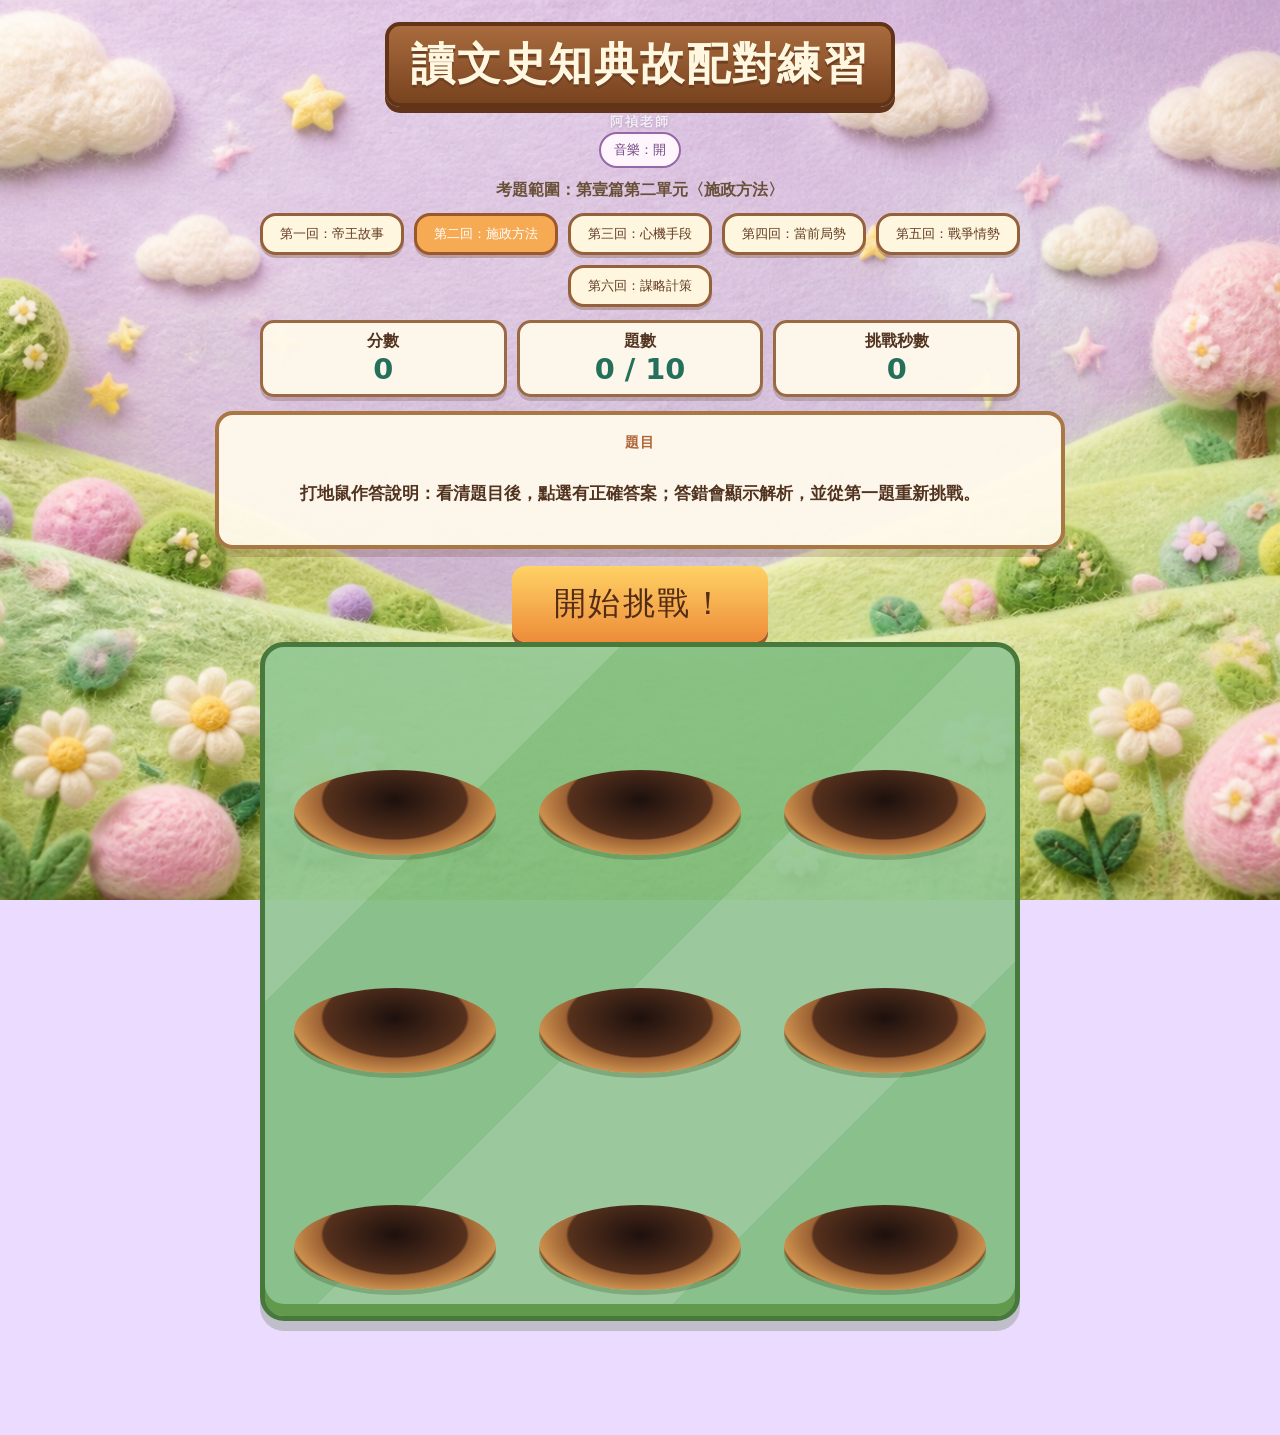
==== commit 0092c5cb: "Hide car previews before challenge starts" ====
--- a/打地鼠/index.html
+++ b/打地鼠/index.html
@@ -19,7 +19,7 @@
   </style>
 </head>
 <body><main>
-  <h1>讀文史知典故配對練習</h1><div class="teacher-signature">阿禎老師</div><button id="musicButton" class="music-button" type="button">音樂：開</button><p class="how" id="scopeText">考題範圍：第壹篇第二單元〈施政方法〉</p><section class="round-options" aria-label="選擇挑戰回次"><button class="round-button" type="button" data-round="1">第一回：帝王故事</button><button class="round-button active" type="button" data-round="2">第二回：施政方法</button><button class="round-button" type="button" data-round="3">第三回：心機手段</button><button class="round-button" type="button" data-round="4">第四回：當前局勢</button><button class="round-button" type="button" data-round="5">第五回：戰爭情勢</button><button class="round-button" type="button" data-round="6">第六回：謀略計策</button></section><section class="car-showcase" aria-label="本回天竺鼠車車"><span>本回天竺鼠車車</span><img id="carPreview" src="assets/guinea-pig-car-v2.png" alt="本回天竺鼠車車預覽"></section>
+  <h1>讀文史知典故配對練習</h1><div class="teacher-signature">阿禎老師</div><button id="musicButton" class="music-button" type="button">音樂：開</button><p class="how" id="scopeText">考題範圍：第壹篇第二單元〈施政方法〉</p><section class="round-options" aria-label="選擇挑戰回次"><button class="round-button" type="button" data-round="1">第一回：帝王故事</button><button class="round-button active" type="button" data-round="2">第二回：施政方法</button><button class="round-button" type="button" data-round="3">第三回：心機手段</button><button class="round-button" type="button" data-round="4">第四回：當前局勢</button><button class="round-button" type="button" data-round="5">第五回：戰爭情勢</button><button class="round-button" type="button" data-round="6">第六回：謀略計策</button></section>
   <section class="hud" aria-label="遊戲狀態"><div class="stat">分數<b id="score">0</b></div><div class="stat">題數<b id="progress">0 / 10</b></div><div class="stat"><span id="timeLabel">挑戰秒數</span><b id="timer">0</b></div></section>
   <section class="question-card"><div class="question-label">題目</div><div id="question"><span class="instruction">打地鼠作答說明：看清題目後，點選有正確答案；答錯會顯示解析，並從第一題重新挑戰。</span></div></section>
   <button id="start" class="start" type="button" onclick="begin()" style="font-size:clamp(1.45rem,5vw,2rem);padding:16px 42px;letter-spacing:.08em">開始挑戰！</button>
@@ -94,9 +94,9 @@
   {question:"敵人長途跋涉，體力必然耗盡，而我軍（　　），勝券在望。",answer:"以逸待勞",explanation:"以安逸的軍隊等待疲勞的敵軍；比喻養精蓄銳，等待對方疲憊時再行動。"}
 ];
 const rounds={1:{name:"第壹篇第一單元〈帝王故事〉",questions:roundOne,car:"assets/guinea-pig-car.png"},2:{name:"第壹篇第二單元〈施政方法〉",questions:roundTwo,car:"assets/guinea-pig-car-v2.png"},3:{name:"第壹篇第三單元〈心機手段〉",questions:roundThree,car:"assets/guinea-pig-car-explorer.png"},4:{name:"第壹篇第四單元〈當前局勢〉",questions:roundFour,car:"assets/guinea-pig-car-flower.png"},5:{name:"第壹篇第五單元〈戰爭情勢〉",questions:roundFive,car:"assets/guinea-pig-car-ranger.png"},6:{name:"第壹篇第六單元〈謀略計策〉",questions:roundSix,car:"assets/guinea-pig-car-strategist.png"}};
-const $=s=>document.querySelector(s),board=$("#board"),scoreEl=$("#score"),progressEl=$("#progress"),timerEl=$("#timer"),timeLabel=$("#timeLabel"),questionEl=$("#question"),feedback=$("#feedback"),start=$("#start"),overlay=$("#overlay"),resultText=$("#resultText"),resultTitle=$("#resultTitle"),musicButton=$("#musicButton"),scopeText=$("#scopeText"),carPreview=$("#carPreview"),roundButtons=[...document.querySelectorAll(".round-button")];let deck=[],index=0,score=0,time=0,timer,playing=false,locked=false,holes=[],audioContext=null,musicTimer=null,musicStep=0,musicEnabled=true,selectedRound=2,carImage=rounds[2].car;const shuffle=a=>{const result=[...a];for(let i=result.length-1;i>0;i-=1){const j=Math.floor(Math.random()*(i+1));[result[i],result[j]]=[result[j],result[i]]}return result};const avoidPairing={四面楚歌:["窮途末路"],窮途末路:["四面楚歌"]};
+const $=s=>document.querySelector(s),board=$("#board"),scoreEl=$("#score"),progressEl=$("#progress"),timerEl=$("#timer"),timeLabel=$("#timeLabel"),questionEl=$("#question"),feedback=$("#feedback"),start=$("#start"),overlay=$("#overlay"),resultText=$("#resultText"),resultTitle=$("#resultTitle"),musicButton=$("#musicButton"),scopeText=$("#scopeText"),roundButtons=[...document.querySelectorAll(".round-button")];let deck=[],index=0,score=0,time=0,timer,playing=false,locked=false,holes=[],audioContext=null,musicTimer=null,musicStep=0,musicEnabled=true,selectedRound=2,carImage=rounds[2].car;const shuffle=a=>{const result=[...a];for(let i=result.length-1;i>0;i-=1){const j=Math.floor(Math.random()*(i+1));[result[i],result[j]]=[result[j],result[i]]}return result};const avoidPairing={四面楚歌:["窮途末路"],窮途末路:["四面楚歌"]};
 for(let i=0;i<9;i++){const h=document.createElement("button");h.className="hole";h.type="button";h.innerHTML='<span class="mole-wrap"><span class="answer"></span><img src="assets/guinea-pig-car-v2.png" alt="可愛的天竺鼠小車"></span>';h.addEventListener("click",()=>choose(h));board.append(h);holes.push(h)}
-function showPreview(){carPreview.src=carImage;holes.forEach((h,i)=>{h.classList.remove("hit","wrong");h.classList.toggle("up",i===1||i===4||i===7);h.dataset.answer="";h.querySelector(".answer").textContent="";h.querySelector("img").src=carImage;h.setAttribute("aria-label","天竺鼠小車預覽")})}
+function showPreview(){holes.forEach(h=>{h.classList.remove("up","hit","wrong");h.dataset.answer="";h.querySelector(".answer").textContent="";h.querySelector("img").src=carImage;h.setAttribute("aria-label","空地洞")})}
 showPreview();
 function begin(){startMusic();const selected=rounds[selectedRound];carImage=selected.car;holes.forEach(h=>h.querySelector("img").src=carImage);deck=shuffle(selected.questions);idiomPool=selected.questions.map(item=>item.answer);index=0;score=0;time=0;playing=true;locked=false;timeLabel.textContent="挑戰秒數";overlay.classList.remove("show");start.hidden=true;feedback.textContent="";update();showQuestion();clearInterval(timer);timer=setInterval(()=>{time++;update()},1000)}
 function showQuestion(){if(index>=deck.length)return finish();locked=false;const q=deck[index];questionEl.textContent=q.question;const chosen=shuffle(holes).slice(0,4);const blocked=avoidPairing[q.answer]||[];const choices=shuffle([q.answer,...shuffle(idiomPool.filter(idiom=>idiom!==q.answer&&!blocked.includes(idiom))).slice(0,3)]);holes.forEach(h=>{h.classList.remove("up","hit","wrong");h.dataset.answer="";h.querySelector(".answer").textContent="";h.setAttribute("aria-label","空地洞")});choices.forEach((option,i)=>{const h=chosen[i];h.dataset.answer=option;h.querySelector(".answer").textContent=option;h.setAttribute("aria-label",`答案：${option}`);setTimeout(()=>h.classList.add("up"),70+i*90)});progressEl.textContent=`${index+1} / ${deck.length}`}
